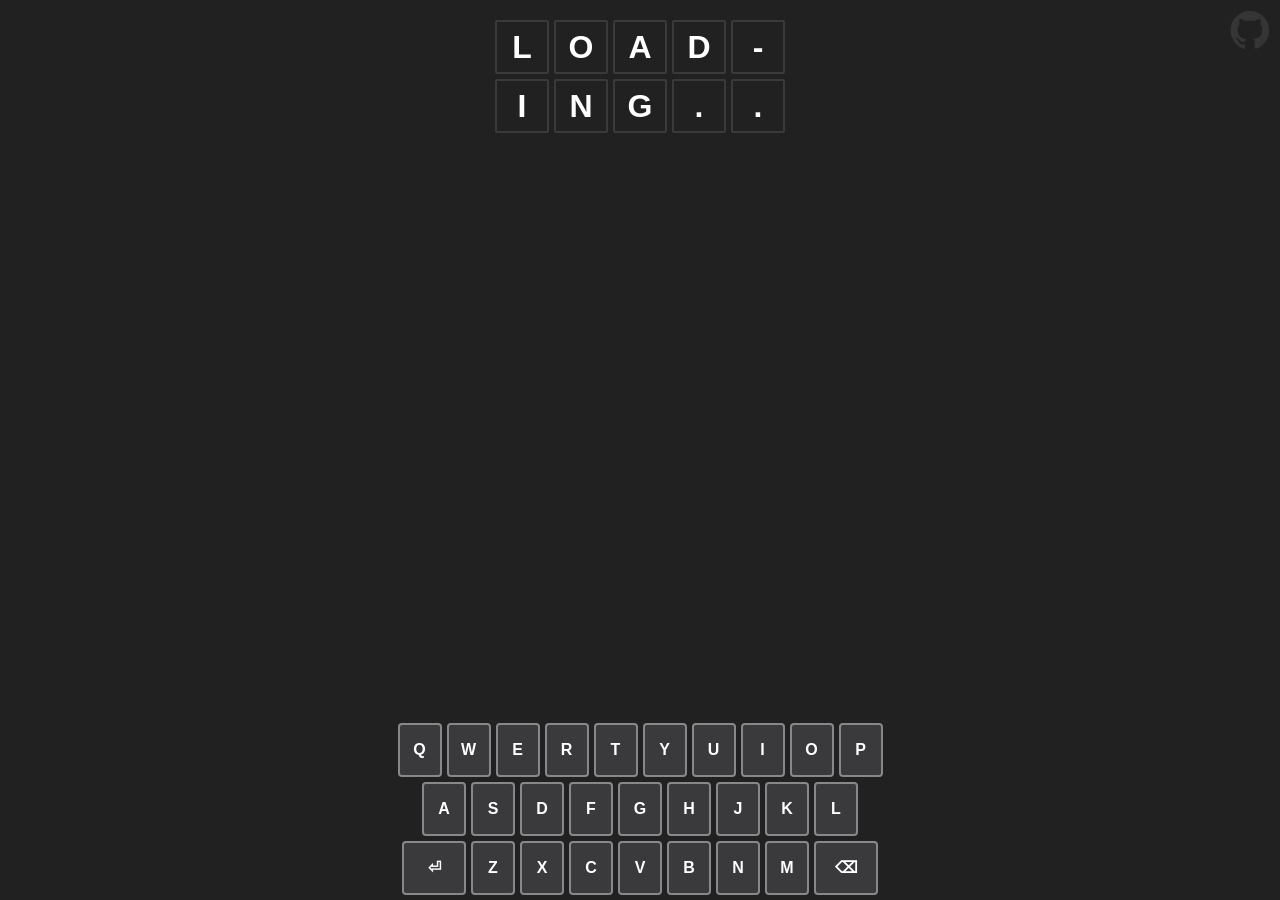
==== web/index.html @ 62d60787 "show suggestions" ====
<!DOCTYPE html>

<html>

<head>
    <meta charset="utf-8">
    <meta http-equiv="X-UA-Compatible" content="IE=edge">
    <meta name="viewport" content="width=device-width, initial-scale=1.0">
    <title>Wordle Helper</title>
    <link rel="stylesheet" href="styles.css">
    <script defer src="main.dart.js"></script>
</head>

<body>
    <div id="helper" class="container">
        <div id="board">
            <div class="tile empty">l</div>
            <div class="tile empty">o</div>
            <div class="tile empty">a</div>
            <div class="tile empty">d</div>
            <div class="tile empty">-</div>
            <div class="tile empty">i</div>
            <div class="tile empty">n</div>
            <div class="tile empty">g</div>
            <div class="tile empty">.</div>
            <div class="tile empty">.</div>
        </div>
        <div id="candidates"></div>
        <div id="keyboard">
            <div class="key-row">
                <div class="key" id="q">q</div>
                <div class="key" id="w">w</div>
                <div class="key" id="e">e</div>
                <div class="key" id="r">r</div>
                <div class="key" id="t">t</div>
                <div class="key" id="y">y</div>
                <div class="key" id="u">u</div>
                <div class="key" id="i">i</div>
                <div class="key" id="o">o</div>
                <div class="key" id="p">p</div>
            </div>
            <div class="key-row">
                <div class="key" id="a">a</div>
                <div class="key" id="s">s</div>
                <div class="key" id="d">d</div>
                <div class="key" id="f">f</div>
                <div class="key" id="g">g</div>
                <div class="key" id="h">h</div>
                <div class="key" id="j">j</div>
                <div class="key" id="k">k</div>
                <div class="key" id="l">l</div>
            </div>
            <div class="key-row">
                <div class="key option-key" id="submit">⏎</div>
                <div class="key" id="z">z</div>
                <div class="key" id="x">x</div>
                <div class="key" id="c">c</div>
                <div class="key" id="v">v</div>
                <div class="key" id="b">b</div>
                <div class="key" id="n">n</div>
                <div class="key" id="m">m</div>
                <div class="key option-key" id="delete">⌫</div>
            </div>
        </div>
    </div>
    <a class="github-link" href="https://github.com/jerold/wordle" title="Check me out on Github"></a>
</body>

</html>
---- web/styles.css ----
:root {
    --color-tone-1: #ffffff;
    --color-tone-2: #818384;
    --color-tone-3: #565758;
    --color-tone-4: #3a3a3c;
    --color-tone-5: #272729;
    --color-tone-6: #1a1a1b;
    --color-tone-7: #121213;

    --green: #6aaa64;
    --darkendGreen: #538d4e;
    --yellow: #c9b458;
    --darkendYellow: #b59f3b;
    --lightGray: #d8d8d8;
    --gray: #86888a;
    --darkGray: #939598;
    --white: #fff;
    --black: #212121;
    --orange: #f5793a;
    --blue: #85c0f9;

    --letter-count: 5;
    --game-max-width: 500px;
}

html,
body {
    width: 100%;
    height: 100%;
    margin: 0;
    padding: 0;

    overscroll-behavior: none;
    overflow: hidden;

    background-color: var(--black);

    font-family: 'Clear Sans', 'Helvetica Neue', Arial, sans-serif;
    color: var(--white);
}

.container {
    display: flex;
    flex-direction: column;

    justify-content: center;
    align-items: center;
    padding-top: 20px;

    user-select: none;
}

.github-link {
    position: absolute;
    top: 10px;
    right: 10px;
    height: 40px;
    width: 40px;
    opacity: 80%;
    transition: transform ease-in-out .2s;
    user-select: none;

    background: url('github-logo.svg');
    background-size: contain;
}

@keyframes Bounce {
    0%, 20% {
        transform: translateY(0);
    }

    40% {
        transform: translateY(-30px);
    }

    50% {
        transform: translateY(5px);
    }

    60% {
        transform: translateY(-15px);
    }

    80% {
        transform: translateY(2px);
    }

    100% {
        transform: translateY(0);
    }
}

.shake {
    animation-name: Shake;
    animation-duration: 250ms;
    animation-timing-function: ease-in;
}

@keyframes Shake {

    10%,
    90% {
        transform: translateX(-1px);
    }

    20%,
    80% {
        transform: translateX(2px);
    }

    30%,
    50%,
    70% {
        transform: translateX(-4px);
    }

    40%,
    60% {
        transform: translateX(4px);
    }
}

#board {
    display: grid;
    grid-template-columns: repeat(var(--letter-count), 1fr);
    grid-gap: 5px;
}

#candidates {
    display: grid;
    grid-template-columns: repeat(1, 1fr);
    font-family: 'Clear Sans', 'Helvetica Neue', Arial, sans-serif;
    font-size: 2rem;
    line-height: 50px;


    text-transform: uppercase;
    justify-content: center;
    align-items: center;
    vertical-align: middle;
    text-align: center;

    letter-spacing: 1rem;

    overflow-y: scroll;
    height: 600px;
    margin-top: 5px;

}

#candidates::-webkit-scrollbar {
    display: none;
}

/* Hide scrollbar for IE, Edge and Firefox */
#candidates {
    -ms-overflow-style: none;
    /* IE and Edge */
    scrollbar-width: none;
    /* Firefox */
}

#candidates .candidate:first-child {
    margin-top: 100px;
}

#candidates .candidate:last-child {
    margin-bottom: 100px;
}

.tile {
    width: 50px;
    height: 50px;
    border-radius: 2px;

    justify-content: center;
    align-items: center;
    vertical-align: middle;
    text-align: center;

    font-size: 2rem;
    line-height: 50px;
    font-weight: bold;
    color: var(--tile-text-color);
    text-transform: uppercase;
    user-select: none;
}

.tile.empty {
    border: solid 2px var(--color-tone-4);
}

.tile.tbd {
    border: solid 2px var(--gray);
}

.tile.absent {
    background-color: var(--gray);
    border: solid 2px var(--gray);
}

.tile.present {
    background-color: var(--yellow);
    border: solid 2px var(--yellow);
}

.tile.correct {
    background-color: var(--green);
    border: solid 2px var(--green);
}

#keyboard {
    position: absolute;
    bottom: 0px;
}

.key-row {
    display: flex;
    margin: 0 auto 5px;
    touch-action: manipulation;
    grid-gap: 5px;

    align-items: center;
    justify-content: center;
}

.key {
    width: 40px;
    height: 50px;
    border-radius: 4px;

    display: flex;

    cursor: pointer;
    user-select: none;

    justify-content: center;
    align-items: center;

    font-size: 1rem;
    line-height: 50px;
    font-weight: bold;
    color: var(--tile-text-color);
    text-transform: uppercase;

    background-color: var(--color-tone-4);
    border: solid 2px var(--gray);
}

.option-key {
    width: 60px;
}

@media only screen and (max-device-width: 480px) {
    .key {
        width: 30px;
        height: 40px;
    }

    .option-key {
        width: 48px;
    }
}

.key:active {
    opacity: .8;
    transform: scale(.9);
}

.key.absent {
    background-color: var(--darkGray);
    border: solid 2px var(--darkGray);
}

.key.present {
    background-color: var(--darkendYellow);
    border: solid 2px var(--darkendYellow);
}

.key.correct {
    background-color: var(--darkendGreen);
    border: solid 2px var(--darkendGreen);
}

.github-link:hover {
    opacity: 100%;
    transform: rotate(10deg);
}
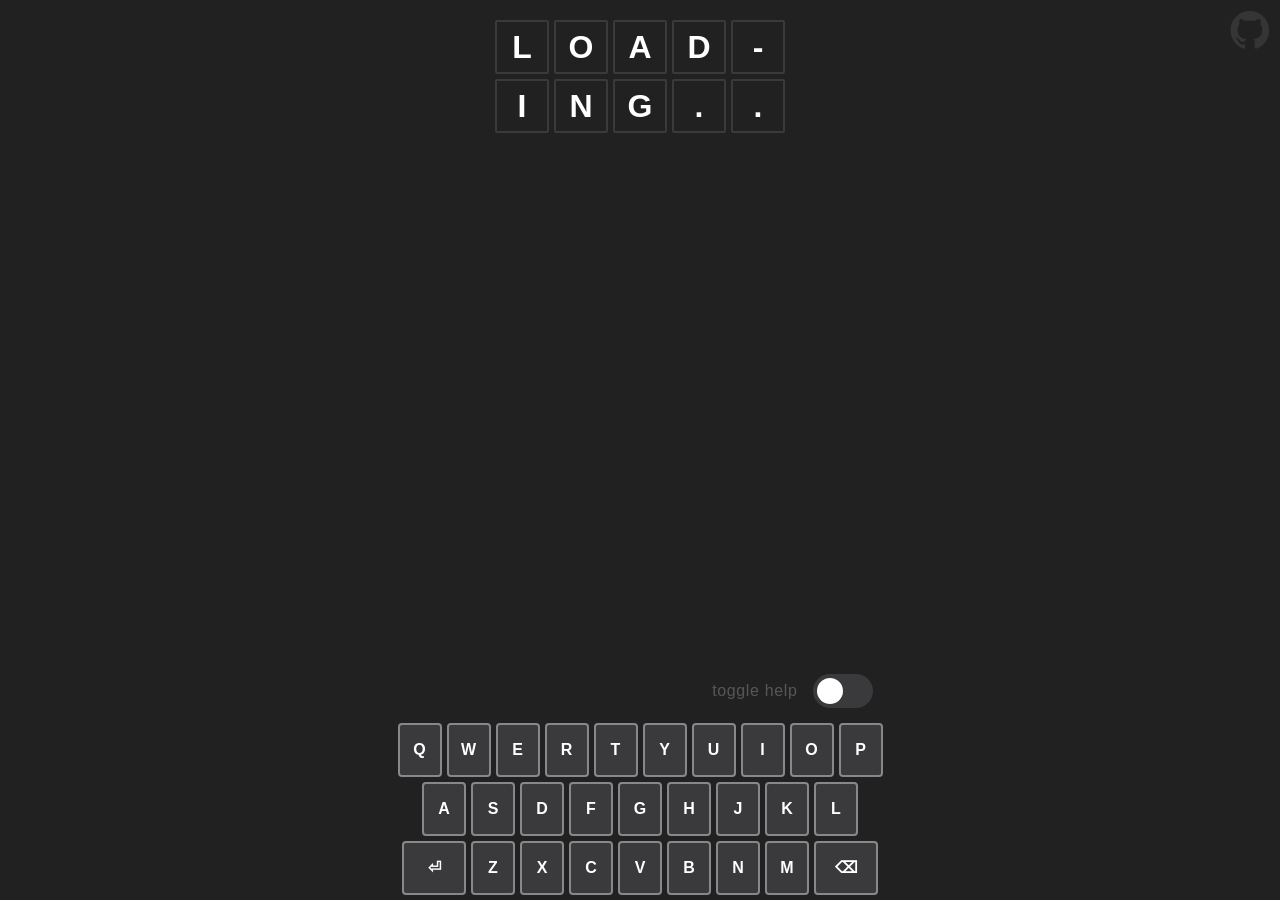
==== commit b13ba885: "toggle help" ====
--- a/web/index.html
+++ b/web/index.html
@@ -27,6 +27,13 @@
         </div>
         <div id="candidates"></div>
         <div id="keyboard">
+            <div class="key-row pull-right">
+                <div class="label">toggle help</div>
+                <label class="switch">
+                    <input type="checkbox" id="toggle-help">
+                    <span class="slider round"></span>
+                </label>
+            </div>
             <div class="key-row">
                 <div class="key" id="q">q</div>
                 <div class="key" id="w">w</div>
--- a/web/styles.css
+++ b/web/styles.css
@@ -37,6 +37,8 @@
 
     font-family: 'Clear Sans', 'Helvetica Neue', Arial, sans-serif;
     color: var(--white);
+
+    -webkit-tap-highlight-color: transparent;
 }
 
 .container {
@@ -120,52 +122,37 @@
     }
 }
 
-#board {
+#board, #candidates {
     display: grid;
     grid-template-columns: repeat(var(--letter-count), 1fr);
     grid-gap: 5px;
 }
 
 #candidates {
-    display: grid;
-    grid-template-columns: repeat(1, 1fr);
-    font-family: 'Clear Sans', 'Helvetica Neue', Arial, sans-serif;
-    font-size: 2rem;
-    line-height: 50px;
-
-
-    text-transform: uppercase;
+    position: absolute;
+    bottom: 30vh;
+    align-items: center;
+    justify-content: center;
+    margin-left: auto;
+    margin-right: auto;
+}
+
+.small-tile {
+    width: 30px;
+    height: 30px;
+    border-radius: 2px;
+
     justify-content: center;
     align-items: center;
     vertical-align: middle;
     text-align: center;
 
-    letter-spacing: 1rem;
-
-    overflow-y: scroll;
-    height: 600px;
-    margin-top: 5px;
-
-}
-
-#candidates::-webkit-scrollbar {
-    display: none;
-}
-
-/* Hide scrollbar for IE, Edge and Firefox */
-#candidates {
-    -ms-overflow-style: none;
-    /* IE and Edge */
-    scrollbar-width: none;
-    /* Firefox */
-}
-
-#candidates .candidate:first-child {
-    margin-top: 100px;
-}
-
-#candidates .candidate:last-child {
-    margin-bottom: 100px;
+    font-size: 1rem;
+    line-height: 30px;
+    font-weight: normal;
+    color: var(--color-tone-2);
+    text-transform: uppercase;
+    user-select: none;
 }
 
 .tile {
@@ -224,6 +211,11 @@
     justify-content: center;
 }
 
+.pull-right {
+    justify-content: right;
+}
+
+
 .key {
     width: 40px;
     height: 50px;
@@ -285,4 +277,70 @@
 .github-link:hover {
     opacity: 100%;
     transform: rotate(10deg);
+}
+
+.label {
+    color: var(--color-tone-3);
+    letter-spacing: .04rem;
+}
+
+.switch {
+    position: relative;
+    display: inline-block;
+    width: 60px;
+    height: 34px;
+    margin: 10px;
+}
+
+.switch input {
+    opacity: 0;
+    width: 0;
+    height: 0;
+}
+
+.slider {
+    position: absolute;
+    cursor: pointer;
+    top: 0;
+    left: 0;
+    right: 0;
+    bottom: 0;
+    background-color: var(--color-tone-4);
+    -webkit-transition: .4s;
+    transition: .4s;
+}
+
+.slider:before {
+    position: absolute;
+    content: "";
+    height: 26px;
+    width: 26px;
+    left: 4px;
+    bottom: 4px;
+    background-color: white;
+    -webkit-transition: .4s;
+    transition: .4s;
+}
+
+input:checked+.slider {
+    background-color: #2196F3;
+}
+
+input:focus+.slider {
+    box-shadow: 0 0 1px #2196F3;
+}
+
+input:checked+.slider:before {
+    -webkit-transform: translateX(26px);
+    -ms-transform: translateX(26px);
+    transform: translateX(26px);
+}
+
+/* Rounded sliders */
+.slider.round {
+    border-radius: 34px;
+}
+
+.slider.round:before {
+    border-radius: 50%;
 }
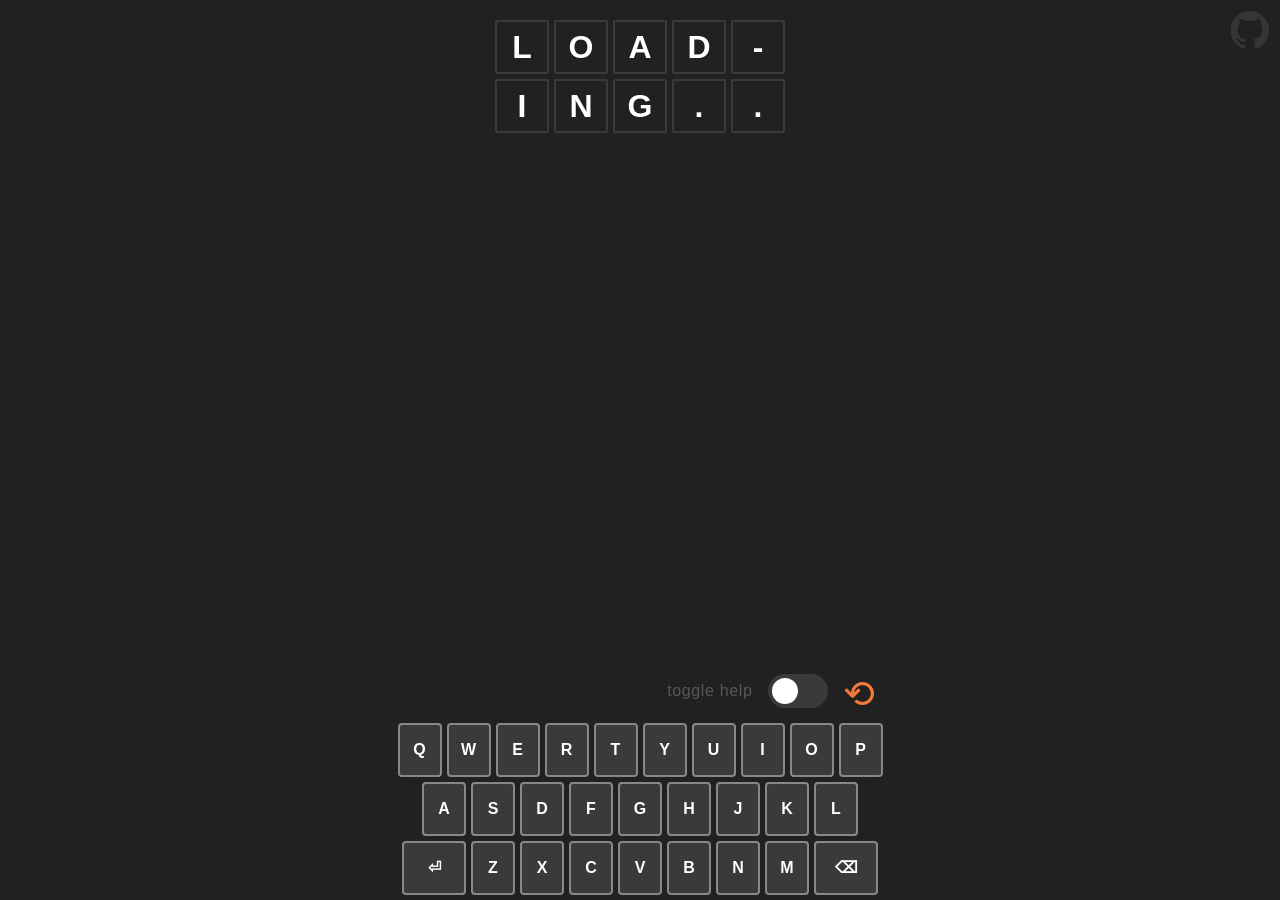
==== commit d500273f: "add reset and restyle" ====
--- a/web/index.html
+++ b/web/index.html
@@ -33,6 +33,7 @@
                     <input type="checkbox" id="toggle-help">
                     <span class="slider round"></span>
                 </label>
+                <a id="restart" title="start a new puzzle">⟲</a>
             </div>
             <div class="key-row">
                 <div class="key" id="q">q</div>
--- a/web/styles.css
+++ b/web/styles.css
@@ -20,6 +20,7 @@
     --blue: #85c0f9;
 
     --letter-count: 5;
+    --tile-size: 50px;
     --game-max-width: 500px;
 }
 
@@ -128,18 +129,9 @@
     grid-gap: 5px;
 }
 
-#candidates {
-    position: absolute;
-    bottom: 30vh;
-    align-items: center;
-    justify-content: center;
-    margin-left: auto;
-    margin-right: auto;
-}
-
 .small-tile {
-    width: 30px;
-    height: 30px;
+    width: var(--tile-size);
+    height: var(--tile-size);
     border-radius: 2px;
 
     justify-content: center;
@@ -148,16 +140,17 @@
     text-align: center;
 
     font-size: 1rem;
-    line-height: 30px;
+    line-height: var(--tile-size);
     font-weight: normal;
     color: var(--color-tone-2);
     text-transform: uppercase;
     user-select: none;
+    border: solid 2px var(--black);
 }
 
 .tile {
-    width: 50px;
-    height: 50px;
+    width: var(--tile-size);
+    height: var(--tile-size);
     border-radius: 2px;
 
     justify-content: center;
@@ -166,7 +159,7 @@
     text-align: center;
 
     font-size: 2rem;
-    line-height: 50px;
+    line-height: var(--tile-size);
     font-weight: bold;
     color: var(--tile-text-color);
     text-transform: uppercase;
@@ -241,17 +234,6 @@
 
 .option-key {
     width: 60px;
-}
-
-@media only screen and (max-device-width: 480px) {
-    .key {
-        width: 30px;
-        height: 40px;
-    }
-
-    .option-key {
-        width: 48px;
-    }
 }
 
 .key:active {
@@ -343,4 +325,45 @@
 
 .slider.round:before {
     border-radius: 50%;
+}
+
+#restart {
+    width: 40px;
+    height: 40px;
+    font-size: 2.4rem;
+    color: var(--orange);
+
+    cursor: pointer;
+    user-select: none;
+}
+
+#restart:active {
+    opacity: .8;
+    transform: scale(.9);
+}
+
+@media only screen and (max-device-width: 480px) {
+    .key {
+        width: 30px;
+        height: 40px;
+    }
+
+    .option-key {
+        width: 48px;
+    }
+
+    .github-link {
+        position: absolute;
+        top: 18px;
+        right: 6px;
+        height: 38px;
+        width: 38px;
+        opacity: 80%;
+        transition: transform ease-in-out .2s;
+        user-select: none;
+
+        background: url('github-logo.svg');
+        background-size: contain;
+    }
+
 }
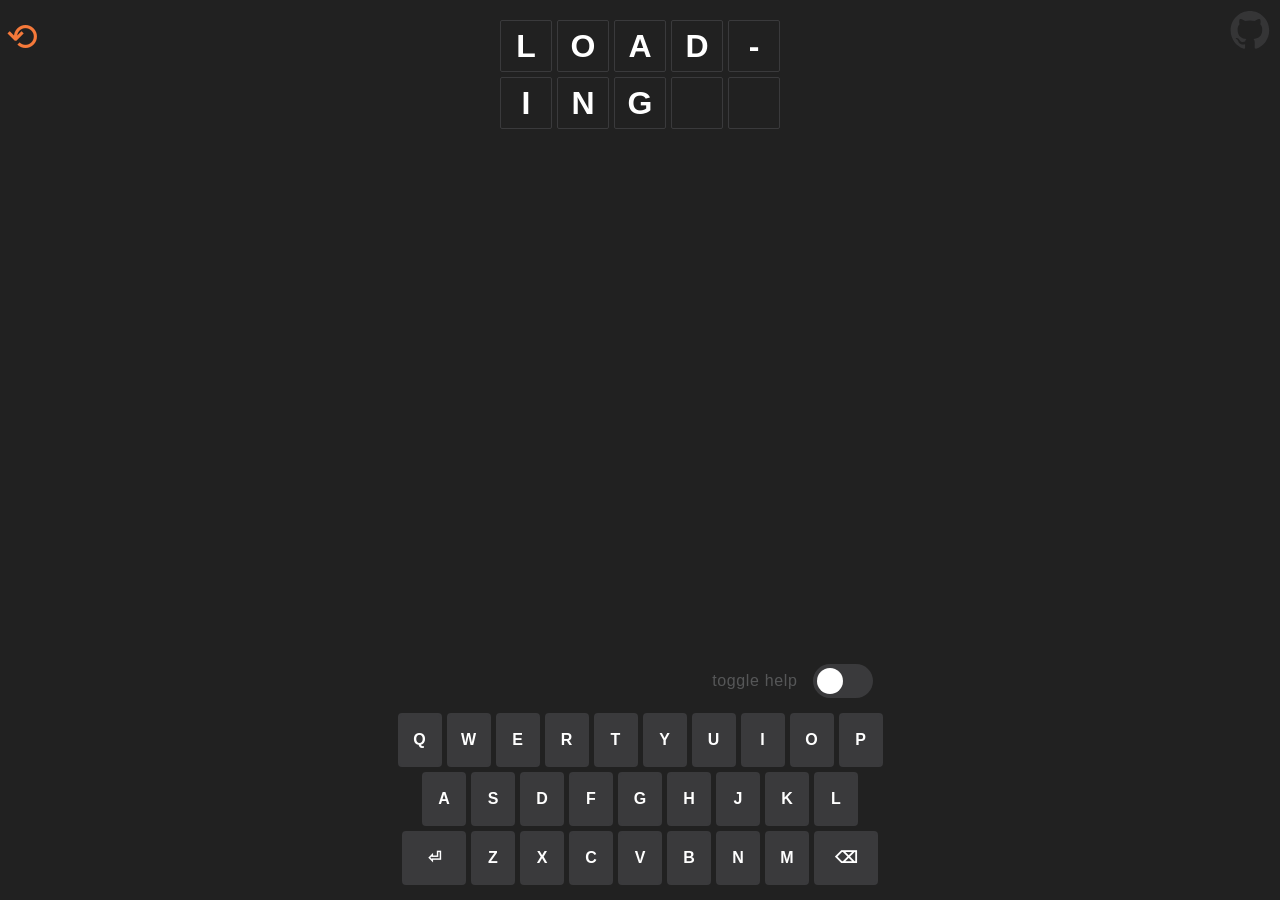
==== commit bf476f36: "clean up styles and make it more responsive" ====
--- a/web/index.html
+++ b/web/index.html
@@ -22,8 +22,8 @@
             <div class="tile empty">i</div>
             <div class="tile empty">n</div>
             <div class="tile empty">g</div>
-            <div class="tile empty">.</div>
-            <div class="tile empty">.</div>
+            <div class="tile empty">&nbsp;</div>
+            <div class="tile empty">&nbsp;</div>
         </div>
         <div id="candidates"></div>
         <div id="keyboard">
@@ -33,7 +33,6 @@
                     <input type="checkbox" id="toggle-help">
                     <span class="slider round"></span>
                 </label>
-                <a id="restart" title="start a new puzzle">⟲</a>
             </div>
             <div class="key-row">
                 <div class="key" id="q">q</div>
@@ -72,6 +71,7 @@
         </div>
     </div>
     <a class="github-link" href="https://github.com/jerold/wordle" title="Check me out on Github"></a>
+    <a id="restart" title="start a new puzzle">⟲</a>
 </body>
 
 </html>
--- a/web/styles.css
+++ b/web/styles.css
@@ -19,6 +19,8 @@
     --orange: #f5793a;
     --blue: #85c0f9;
 
+    --tile-border-width: .1rem;
+
     --letter-count: 5;
     --tile-size: 50px;
     --game-max-width: 500px;
@@ -67,6 +69,25 @@
     background-size: contain;
 }
 
+#restart {
+    position: absolute;
+    top: 14px;
+    left: 6px;
+    width: 41px;
+    height: 44px;
+    font-size: 2.4rem;
+    color: var(--orange);
+
+    cursor: pointer;
+    user-select: none;
+}
+
+#restart:active {
+    transition: transform .2s ease-in;
+    opacity: .8;
+    transform: rotate(-45deg);
+}
+
 @keyframes Bounce {
     0%, 20% {
         transform: translateY(0);
@@ -127,6 +148,12 @@
     display: grid;
     grid-template-columns: repeat(var(--letter-count), 1fr);
     grid-gap: 5px;
+}
+
+#candidates {
+    background: linear-gradient(to bottom, var(--color-tone-2), 70%, var(--color-tone-4));
+    -webkit-background-clip: text;
+    -webkit-text-fill-color: transparent;
 }
 
 .small-tile {
@@ -145,7 +172,7 @@
     color: var(--color-tone-2);
     text-transform: uppercase;
     user-select: none;
-    border: solid 2px var(--black);
+    border: solid var(--tile-border-width) var(--black);
 }
 
 .tile {
@@ -164,34 +191,35 @@
     color: var(--tile-text-color);
     text-transform: uppercase;
     user-select: none;
+    border: solid var(--tile-border-width) var(--black);
 }
 
 .tile.empty {
-    border: solid 2px var(--color-tone-4);
+    border-color: var(--color-tone-4);
 }
 
 .tile.tbd {
-    border: solid 2px var(--gray);
+    border-color: var(--gray);
 }
 
 .tile.absent {
     background-color: var(--gray);
-    border: solid 2px var(--gray);
+    border-color: var(--gray);
 }
 
 .tile.present {
     background-color: var(--yellow);
-    border: solid 2px var(--yellow);
+    border-color: var(--yellow);
 }
 
 .tile.correct {
     background-color: var(--green);
-    border: solid 2px var(--green);
+    border-color: var(--green);
 }
 
 #keyboard {
     position: absolute;
-    bottom: 0px;
+    bottom: 10px;
 }
 
 .key-row {
@@ -229,7 +257,7 @@
     text-transform: uppercase;
 
     background-color: var(--color-tone-4);
-    border: solid 2px var(--gray);
+    border: solid 2px var(--color-tone-4);
 }
 
 .option-key {
@@ -327,29 +355,20 @@
     border-radius: 50%;
 }
 
-#restart {
-    width: 40px;
-    height: 40px;
-    font-size: 2.4rem;
-    color: var(--orange);
-
-    cursor: pointer;
-    user-select: none;
-}
-
-#restart:active {
-    opacity: .8;
-    transform: scale(.9);
-}
-
 @media only screen and (max-device-width: 480px) {
+    .tile, .small-tile {
+        width: 12vw;
+        height: 12vw;
+        line-height: 12vw;
+    }
+
     .key {
-        width: 30px;
-        height: 40px;
+        width: 7vw;
+        height: 9vw;
     }
 
     .option-key {
-        width: 48px;
+        width: 12vw;
     }
 
     .github-link {
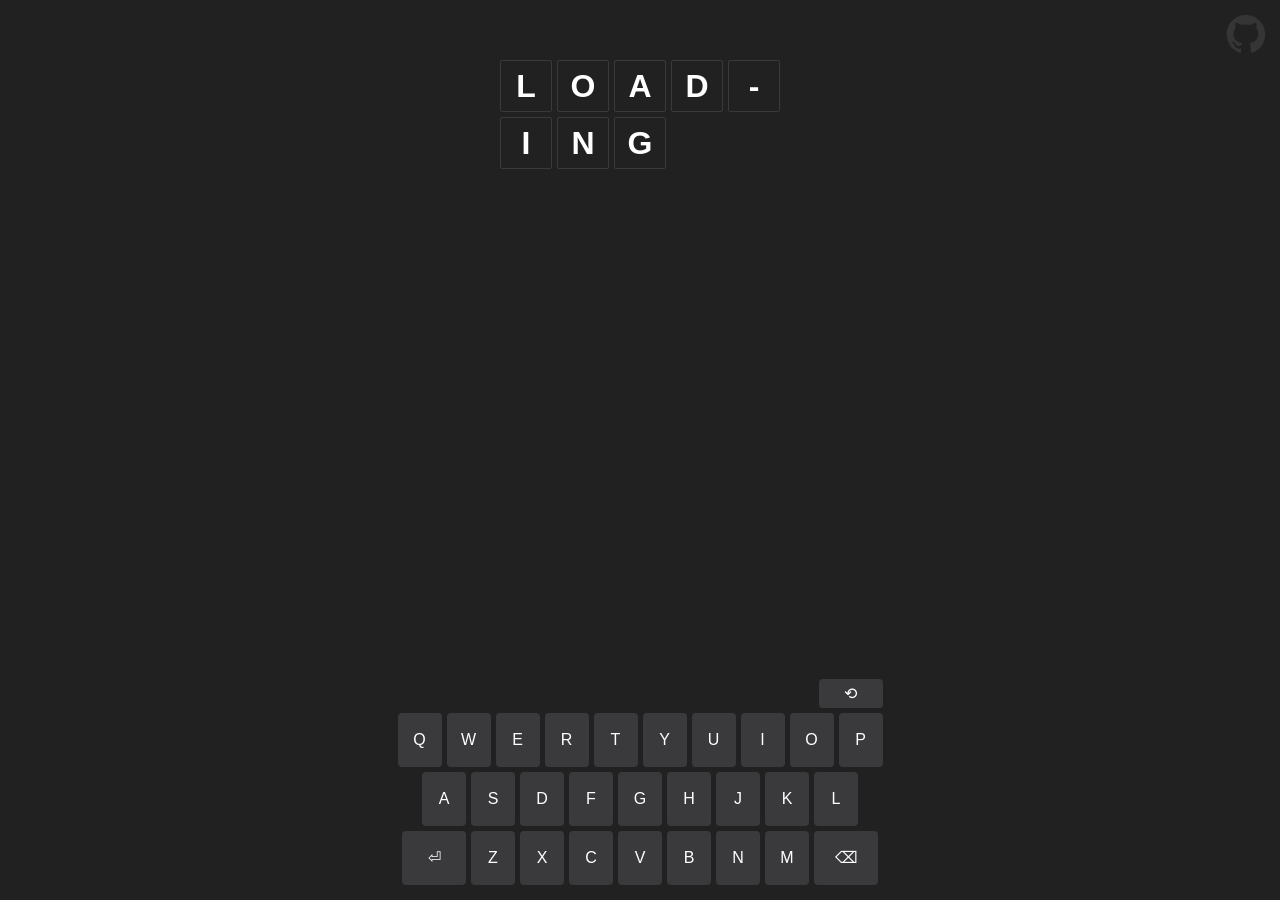
==== commit 929e98c5: "optimize rendering to only change elements with diff" ====
--- a/web/index.html
+++ b/web/index.html
@@ -19,20 +19,44 @@
             <div class="tile empty">a</div>
             <div class="tile empty">d</div>
             <div class="tile empty">-</div>
+
             <div class="tile empty">i</div>
             <div class="tile empty">n</div>
             <div class="tile empty">g</div>
-            <div class="tile empty">&nbsp;</div>
-            <div class="tile empty">&nbsp;</div>
+            <div class="tile">&nbsp;</div>
+            <div class="tile">&nbsp;</div>
+
+            <div class="tile">&nbsp;</div>
+            <div class="tile">&nbsp;</div>
+            <div class="tile">&nbsp;</div>
+            <div class="tile">&nbsp;</div>
+            <div class="tile">&nbsp;</div>
+
+            <div class="tile">&nbsp;</div>
+            <div class="tile">&nbsp;</div>
+            <div class="tile">&nbsp;</div>
+            <div class="tile">&nbsp;</div>
+            <div class="tile">&nbsp;</div>
+
+            <div class="tile">&nbsp;</div>
+            <div class="tile">&nbsp;</div>
+            <div class="tile">&nbsp;</div>
+            <div class="tile">&nbsp;</div>
+            <div class="tile">&nbsp;</div>
+
+            <div class="tile">&nbsp;</div>
+            <div class="tile">&nbsp;</div>
+            <div class="tile">&nbsp;</div>
+            <div class="tile">&nbsp;</div>
+            <div class="tile">&nbsp;</div>
         </div>
         <div id="candidates"></div>
         <div id="keyboard">
             <div class="key-row pull-right">
-                <div class="label">toggle help</div>
-                <label class="switch">
-                    <input type="checkbox" id="toggle-help">
-                    <span class="slider round"></span>
-                </label>
+                <div class="key half-key absent hidden" id="make-absent">&nbsp;</div>
+                <div class="key half-key present hidden" id="make-present">&nbsp;</div>
+                <div class="key half-key correct hidden" id="make-correct">&nbsp;</div>
+                <div class="key half-key option-key" id="reset">⟲</div>
             </div>
             <div class="key-row">
                 <div class="key" id="q">q</div>
@@ -71,7 +95,6 @@
         </div>
     </div>
     <a class="github-link" href="https://github.com/jerold/wordle" title="Check me out on Github"></a>
-    <a id="restart" title="start a new puzzle">⟲</a>
 </body>
 
 </html>
--- a/web/styles.css
+++ b/web/styles.css
@@ -50,15 +50,15 @@
 
     justify-content: center;
     align-items: center;
-    padding-top: 20px;
+    padding-top: 60px;
 
     user-select: none;
 }
 
 .github-link {
     position: absolute;
-    top: 10px;
-    right: 10px;
+    top: 14px;
+    right: 14px;
     height: 40px;
     width: 40px;
     opacity: 80%;
@@ -69,25 +69,6 @@
     background-size: contain;
 }
 
-#restart {
-    position: absolute;
-    top: 14px;
-    left: 6px;
-    width: 41px;
-    height: 44px;
-    font-size: 2.4rem;
-    color: var(--orange);
-
-    cursor: pointer;
-    user-select: none;
-}
-
-#restart:active {
-    transition: transform .2s ease-in;
-    opacity: .8;
-    transform: rotate(-45deg);
-}
-
 @keyframes Bounce {
     0%, 20% {
         transform: translateY(0);
@@ -150,30 +131,12 @@
     grid-gap: 5px;
 }
 
-#candidates {
+/* #candidates {
     background: linear-gradient(to bottom, var(--color-tone-2), 70%, var(--color-tone-4));
+    background-clip: text;
     -webkit-background-clip: text;
     -webkit-text-fill-color: transparent;
-}
-
-.small-tile {
-    width: var(--tile-size);
-    height: var(--tile-size);
-    border-radius: 2px;
-
-    justify-content: center;
-    align-items: center;
-    vertical-align: middle;
-    text-align: center;
-
-    font-size: 1rem;
-    line-height: var(--tile-size);
-    font-weight: normal;
-    color: var(--color-tone-2);
-    text-transform: uppercase;
-    user-select: none;
-    border: solid var(--tile-border-width) var(--black);
-}
+} */
 
 .tile {
     width: var(--tile-size);
@@ -194,6 +157,12 @@
     border: solid var(--tile-border-width) var(--black);
 }
 
+.tile.hint {
+    font-size: 1rem;
+    font-weight: normal;
+    color: var(--color-tone-2);
+}
+
 .tile.empty {
     border-color: var(--color-tone-4);
 }
@@ -236,6 +205,42 @@
     justify-content: right;
 }
 
+.hidden {
+    display: none !important;
+}
+
+.appear {
+    animation: Appear .4s normal forwards;
+    animation-delay: .5s;
+    animation-iteration-count: 1;
+    opacity: 0;
+}
+
+@keyframes Appear {
+    from {
+        opacity: 0.0;
+    }
+
+    to {
+        opacity: 1.0;
+    }
+}
+
+.disappear {
+    animation: Disappear .4s normal forwards;
+    animation-iteration-count: 1;
+    opacity: 1.0;
+}
+
+@keyframes Disappear {
+    from {
+        opacity: 1.0;
+    }
+
+    to {
+        opacity: 0.0;
+    }
+}
 
 .key {
     width: 40px;
@@ -252,16 +257,12 @@
 
     font-size: 1rem;
     line-height: 50px;
-    font-weight: bold;
+    font-weight: normal;
     color: var(--tile-text-color);
     text-transform: uppercase;
 
     background-color: var(--color-tone-4);
     border: solid 2px var(--color-tone-4);
-}
-
-.option-key {
-    width: 60px;
 }
 
 .key:active {
@@ -270,18 +271,27 @@
 }
 
 .key.absent {
-    background-color: var(--darkGray);
-    border: solid 2px var(--darkGray);
+    background-color: var(--gray);
+    border: solid 2px var(--gray);
 }
 
 .key.present {
-    background-color: var(--darkendYellow);
-    border: solid 2px var(--darkendYellow);
+    background-color: var(--yellow);
+    border: solid 2px var(--yellow);
 }
 
 .key.correct {
-    background-color: var(--darkendGreen);
-    border: solid 2px var(--darkendGreen);
+    background-color: var(--green);
+    border: solid 2px var(--green);
+}
+
+.option-key {
+    width: 60px;
+}
+
+.half-key {
+    height: 25px;
+    line-height: 25px;
 }
 
 .github-link:hover {
@@ -294,68 +304,12 @@
     letter-spacing: .04rem;
 }
 
-.switch {
-    position: relative;
-    display: inline-block;
-    width: 60px;
-    height: 34px;
-    margin: 10px;
-}
-
-.switch input {
-    opacity: 0;
-    width: 0;
-    height: 0;
-}
-
-.slider {
-    position: absolute;
-    cursor: pointer;
-    top: 0;
-    left: 0;
-    right: 0;
-    bottom: 0;
-    background-color: var(--color-tone-4);
-    -webkit-transition: .4s;
-    transition: .4s;
-}
-
-.slider:before {
-    position: absolute;
-    content: "";
-    height: 26px;
-    width: 26px;
-    left: 4px;
-    bottom: 4px;
-    background-color: white;
-    -webkit-transition: .4s;
-    transition: .4s;
-}
-
-input:checked+.slider {
-    background-color: #2196F3;
-}
-
-input:focus+.slider {
-    box-shadow: 0 0 1px #2196F3;
-}
-
-input:checked+.slider:before {
-    -webkit-transform: translateX(26px);
-    -ms-transform: translateX(26px);
-    transform: translateX(26px);
-}
-
-/* Rounded sliders */
-.slider.round {
-    border-radius: 34px;
-}
-
-.slider.round:before {
-    border-radius: 50%;
-}
-
 @media only screen and (max-device-width: 480px) {
+    .key-row {
+        margin: 0 auto 2px;
+        grid-gap: 2px;
+    }
+
     .tile, .small-tile {
         width: 12vw;
         height: 12vw;
@@ -363,26 +317,16 @@
     }
 
     .key {
-        width: 7vw;
-        height: 9vw;
+        width: 8vw;
+        height: 11vw;
     }
 
     .option-key {
         width: 12vw;
     }
 
-    .github-link {
-        position: absolute;
-        top: 18px;
-        right: 6px;
-        height: 38px;
-        width: 38px;
-        opacity: 80%;
-        transition: transform ease-in-out .2s;
-        user-select: none;
-
-        background: url('github-logo.svg');
-        background-size: contain;
-    }
-
+    .half-key {
+        height: 6vw;
+        line-height: 6vw;
+    }
 }
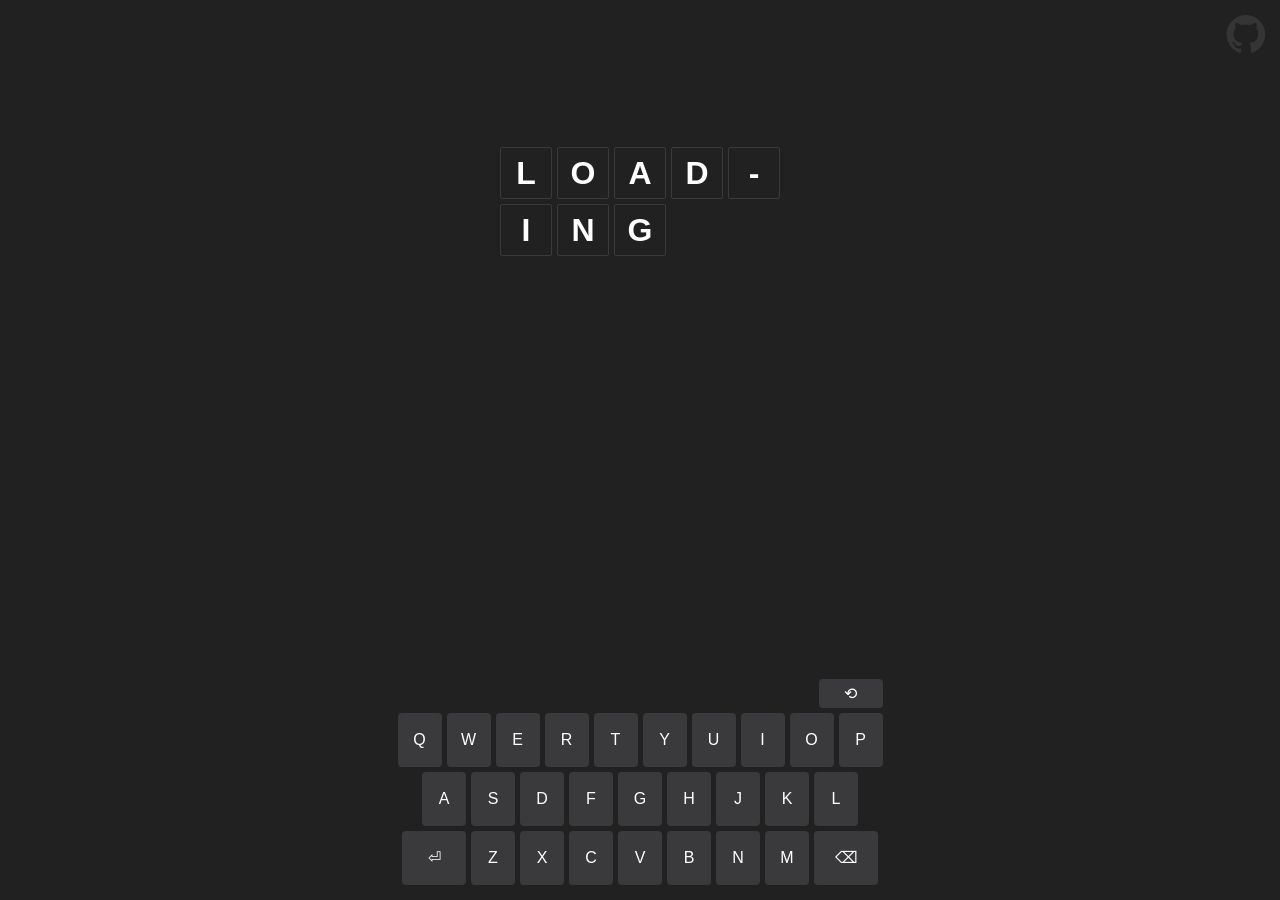
==== commit 3227c7f9: "clean up positioning css" ====
--- a/web/index.html
+++ b/web/index.html
@@ -12,86 +12,83 @@
 </head>
 
 <body>
-    <div id="helper" class="container">
-        <div id="board">
-            <div class="tile empty">l</div>
-            <div class="tile empty">o</div>
-            <div class="tile empty">a</div>
-            <div class="tile empty">d</div>
-            <div class="tile empty">-</div>
+    <div id="board">
+        <div class="tile empty">l</div>
+        <div class="tile empty">o</div>
+        <div class="tile empty">a</div>
+        <div class="tile empty">d</div>
+        <div class="tile empty">-</div>
 
-            <div class="tile empty">i</div>
-            <div class="tile empty">n</div>
-            <div class="tile empty">g</div>
-            <div class="tile">&nbsp;</div>
-            <div class="tile">&nbsp;</div>
+        <div class="tile empty">i</div>
+        <div class="tile empty">n</div>
+        <div class="tile empty">g</div>
+        <div class="tile">&nbsp;</div>
+        <div class="tile">&nbsp;</div>
 
-            <div class="tile">&nbsp;</div>
-            <div class="tile">&nbsp;</div>
-            <div class="tile">&nbsp;</div>
-            <div class="tile">&nbsp;</div>
-            <div class="tile">&nbsp;</div>
+        <div class="tile">&nbsp;</div>
+        <div class="tile">&nbsp;</div>
+        <div class="tile">&nbsp;</div>
+        <div class="tile">&nbsp;</div>
+        <div class="tile">&nbsp;</div>
 
-            <div class="tile">&nbsp;</div>
-            <div class="tile">&nbsp;</div>
-            <div class="tile">&nbsp;</div>
-            <div class="tile">&nbsp;</div>
-            <div class="tile">&nbsp;</div>
+        <div class="tile">&nbsp;</div>
+        <div class="tile">&nbsp;</div>
+        <div class="tile">&nbsp;</div>
+        <div class="tile">&nbsp;</div>
+        <div class="tile">&nbsp;</div>
 
-            <div class="tile">&nbsp;</div>
-            <div class="tile">&nbsp;</div>
-            <div class="tile">&nbsp;</div>
-            <div class="tile">&nbsp;</div>
-            <div class="tile">&nbsp;</div>
+        <div class="tile">&nbsp;</div>
+        <div class="tile">&nbsp;</div>
+        <div class="tile">&nbsp;</div>
+        <div class="tile">&nbsp;</div>
+        <div class="tile">&nbsp;</div>
 
-            <div class="tile">&nbsp;</div>
-            <div class="tile">&nbsp;</div>
-            <div class="tile">&nbsp;</div>
-            <div class="tile">&nbsp;</div>
-            <div class="tile">&nbsp;</div>
+        <div class="tile">&nbsp;</div>
+        <div class="tile">&nbsp;</div>
+        <div class="tile">&nbsp;</div>
+        <div class="tile">&nbsp;</div>
+        <div class="tile">&nbsp;</div>
+    </div>
+    <div id="keyboard">
+        <div class="key-row pull-right">
+            <div class="key half-key absent hidden" id="make-absent">&nbsp;</div>
+            <div class="key half-key present hidden" id="make-present">&nbsp;</div>
+            <div class="key half-key correct hidden" id="make-correct">&nbsp;</div>
+            <div class="key half-key option-key" id="reset">⟲</div>
         </div>
-        <div id="candidates"></div>
-        <div id="keyboard">
-            <div class="key-row pull-right">
-                <div class="key half-key absent hidden" id="make-absent">&nbsp;</div>
-                <div class="key half-key present hidden" id="make-present">&nbsp;</div>
-                <div class="key half-key correct hidden" id="make-correct">&nbsp;</div>
-                <div class="key half-key option-key" id="reset">⟲</div>
-            </div>
-            <div class="key-row">
-                <div class="key" id="q">q</div>
-                <div class="key" id="w">w</div>
-                <div class="key" id="e">e</div>
-                <div class="key" id="r">r</div>
-                <div class="key" id="t">t</div>
-                <div class="key" id="y">y</div>
-                <div class="key" id="u">u</div>
-                <div class="key" id="i">i</div>
-                <div class="key" id="o">o</div>
-                <div class="key" id="p">p</div>
-            </div>
-            <div class="key-row">
-                <div class="key" id="a">a</div>
-                <div class="key" id="s">s</div>
-                <div class="key" id="d">d</div>
-                <div class="key" id="f">f</div>
-                <div class="key" id="g">g</div>
-                <div class="key" id="h">h</div>
-                <div class="key" id="j">j</div>
-                <div class="key" id="k">k</div>
-                <div class="key" id="l">l</div>
-            </div>
-            <div class="key-row">
-                <div class="key option-key" id="submit">⏎</div>
-                <div class="key" id="z">z</div>
-                <div class="key" id="x">x</div>
-                <div class="key" id="c">c</div>
-                <div class="key" id="v">v</div>
-                <div class="key" id="b">b</div>
-                <div class="key" id="n">n</div>
-                <div class="key" id="m">m</div>
-                <div class="key option-key" id="delete">⌫</div>
-            </div>
+        <div class="key-row">
+            <div class="key" id="q">q</div>
+            <div class="key" id="w">w</div>
+            <div class="key" id="e">e</div>
+            <div class="key" id="r">r</div>
+            <div class="key" id="t">t</div>
+            <div class="key" id="y">y</div>
+            <div class="key" id="u">u</div>
+            <div class="key" id="i">i</div>
+            <div class="key" id="o">o</div>
+            <div class="key" id="p">p</div>
+        </div>
+        <div class="key-row">
+            <div class="key" id="a">a</div>
+            <div class="key" id="s">s</div>
+            <div class="key" id="d">d</div>
+            <div class="key" id="f">f</div>
+            <div class="key" id="g">g</div>
+            <div class="key" id="h">h</div>
+            <div class="key" id="j">j</div>
+            <div class="key" id="k">k</div>
+            <div class="key" id="l">l</div>
+        </div>
+        <div class="key-row">
+            <div class="key option-key" id="submit">⏎</div>
+            <div class="key" id="z">z</div>
+            <div class="key" id="x">x</div>
+            <div class="key" id="c">c</div>
+            <div class="key" id="v">v</div>
+            <div class="key" id="b">b</div>
+            <div class="key" id="n">n</div>
+            <div class="key" id="m">m</div>
+            <div class="key option-key" id="delete">⌫</div>
         </div>
     </div>
     <a class="github-link" href="https://github.com/jerold/wordle" title="Check me out on Github"></a>
--- a/web/styles.css
+++ b/web/styles.css
@@ -19,7 +19,7 @@
     --orange: #f5793a;
     --blue: #85c0f9;
 
-    --tile-border-width: .1rem;
+    --tile-border-width: 1px;
 
     --letter-count: 5;
     --tile-size: 50px;
@@ -69,63 +69,16 @@
     background-size: contain;
 }
 
-@keyframes Bounce {
-    0%, 20% {
-        transform: translateY(0);
-    }
-
-    40% {
-        transform: translateY(-30px);
-    }
-
-    50% {
-        transform: translateY(5px);
-    }
-
-    60% {
-        transform: translateY(-15px);
-    }
-
-    80% {
-        transform: translateY(2px);
-    }
-
-    100% {
-        transform: translateY(0);
-    }
-}
-
-.shake {
-    animation-name: Shake;
-    animation-duration: 250ms;
-    animation-timing-function: ease-in;
-}
-
-@keyframes Shake {
-
-    10%,
-    90% {
-        transform: translateX(-1px);
-    }
-
-    20%,
-    80% {
-        transform: translateX(2px);
-    }
-
-    30%,
-    50%,
-    70% {
-        transform: translateX(-4px);
-    }
-
-    40%,
-    60% {
-        transform: translateX(4px);
-    }
-}
-
-#board, #candidates {
+#board {
+    position: absolute;
+    top: -30vh;
+    bottom: 0;
+    left: 0;
+    right: 0;
+    margin: auto;
+    width: 280px;
+    height: 337px;
+
     display: grid;
     grid-template-columns: repeat(var(--letter-count), 1fr);
     grid-gap: 5px;
@@ -168,6 +121,9 @@
 }
 
 .tile.tbd {
+    animation: Bounce .2s normal forwards;
+    animation-iteration-count: 1;
+
     border-color: var(--gray);
 }
 
@@ -189,6 +145,11 @@
 #keyboard {
     position: absolute;
     bottom: 10px;
+
+    left: 0;
+    right: 0;
+    margin: auto;
+    width: 485px;
 }
 
 .key-row {
@@ -242,6 +203,23 @@
     }
 }
 
+.tile.tbd {
+    animation-name: PopIn;
+    animation-duration: 100ms;
+}
+
+@keyframes PopIn {
+    from {
+        transform: scale(0.8);
+        opacity: 0;
+    }
+
+    40% {
+        transform: scale(1.1);
+        opacity: 1;
+    }
+}
+
 .key {
     width: 40px;
     height: 50px;
@@ -304,29 +282,28 @@
     letter-spacing: .04rem;
 }
 
-@media only screen and (max-device-width: 480px) {
+@media only screen and (max-device-width: 500px) {
+    #keyboard {
+        width: 373px;
+    }
+
     .key-row {
         margin: 0 auto 2px;
         grid-gap: 2px;
     }
 
-    .tile, .small-tile {
-        width: 12vw;
-        height: 12vw;
-        line-height: 12vw;
-    }
-
     .key {
-        width: 8vw;
-        height: 11vw;
+        width: 32px;
+        height: 40px;
+        line-height: 24px;
     }
 
     .option-key {
-        width: 12vw;
+        width: 48px;
     }
 
     .half-key {
-        height: 6vw;
-        line-height: 6vw;
+        height: 24px;
+        line-height: 24px;
     }
 }
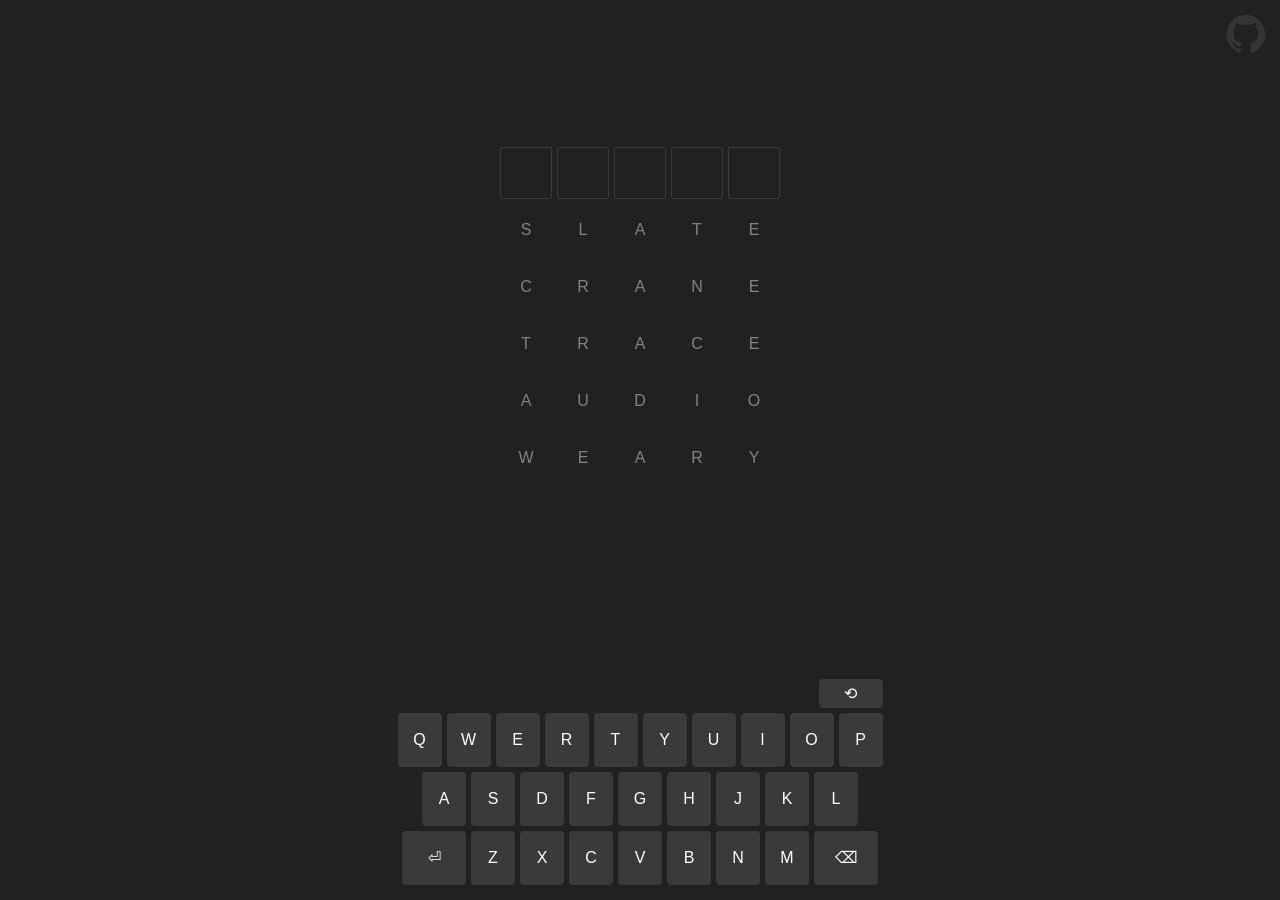
==== commit 64f64db3: "replace loading" ====
--- a/web/index.html
+++ b/web/index.html
@@ -13,41 +13,41 @@
 
 <body>
     <div id="board">
-        <div class="tile empty">l</div>
-        <div class="tile empty">o</div>
-        <div class="tile empty">a</div>
-        <div class="tile empty">d</div>
-        <div class="tile empty">-</div>
+        <div class="tile empty">&nbsp;</div>
+        <div class="tile empty">&nbsp;</div>
+        <div class="tile empty">&nbsp;</div>
+        <div class="tile empty">&nbsp;</div>
+        <div class="tile empty">&nbsp;</div>
 
-        <div class="tile empty">i</div>
-        <div class="tile empty">n</div>
-        <div class="tile empty">g</div>
-        <div class="tile">&nbsp;</div>
-        <div class="tile">&nbsp;</div>
+        <div class="tile hint">s</div>
+        <div class="tile hint">l</div>
+        <div class="tile hint">a</div>
+        <div class="tile hint">t</div>
+        <div class="tile hint">e</div>
 
-        <div class="tile">&nbsp;</div>
-        <div class="tile">&nbsp;</div>
-        <div class="tile">&nbsp;</div>
-        <div class="tile">&nbsp;</div>
-        <div class="tile">&nbsp;</div>
+        <div class="tile hint">c</div>
+        <div class="tile hint">r</div>
+        <div class="tile hint">a</div>
+        <div class="tile hint">n</div>
+        <div class="tile hint">e</div>
 
-        <div class="tile">&nbsp;</div>
-        <div class="tile">&nbsp;</div>
-        <div class="tile">&nbsp;</div>
-        <div class="tile">&nbsp;</div>
-        <div class="tile">&nbsp;</div>
+        <div class="tile hint">t</div>
+        <div class="tile hint">r</div>
+        <div class="tile hint">a</div>
+        <div class="tile hint">c</div>
+        <div class="tile hint">e</div>
 
-        <div class="tile">&nbsp;</div>
-        <div class="tile">&nbsp;</div>
-        <div class="tile">&nbsp;</div>
-        <div class="tile">&nbsp;</div>
-        <div class="tile">&nbsp;</div>
+        <div class="tile hint">a</div>
+        <div class="tile hint">u</div>
+        <div class="tile hint">d</div>
+        <div class="tile hint">i</div>
+        <div class="tile hint">o</div>
 
-        <div class="tile">&nbsp;</div>
-        <div class="tile">&nbsp;</div>
-        <div class="tile">&nbsp;</div>
-        <div class="tile">&nbsp;</div>
-        <div class="tile">&nbsp;</div>
+        <div class="tile hint">w</div>
+        <div class="tile hint">e</div>
+        <div class="tile hint">a</div>
+        <div class="tile hint">r</div>
+        <div class="tile hint">y</div>
     </div>
     <div id="keyboard">
         <div class="key-row pull-right">
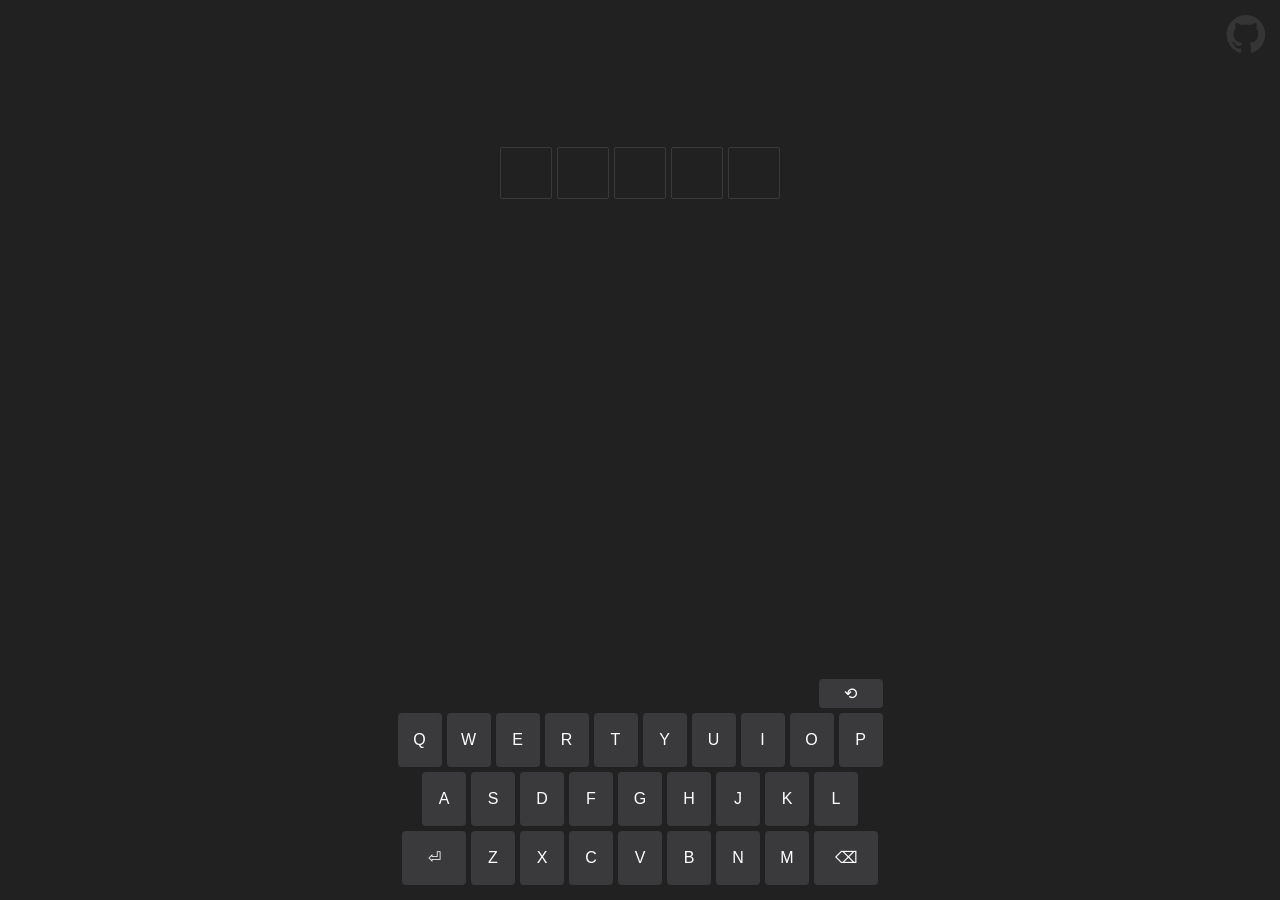
==== commit 8e20ab28: "have hints fade in" ====
--- a/web/index.html
+++ b/web/index.html
@@ -19,35 +19,35 @@
         <div class="tile empty">&nbsp;</div>
         <div class="tile empty">&nbsp;</div>
 
-        <div class="tile hint">s</div>
-        <div class="tile hint">l</div>
-        <div class="tile hint">a</div>
-        <div class="tile hint">t</div>
-        <div class="tile hint">e</div>
+        <div class="tile hint"></div>
+        <div class="tile hint"></div>
+        <div class="tile hint"></div>
+        <div class="tile hint"></div>
+        <div class="tile hint"></div>
 
-        <div class="tile hint">c</div>
-        <div class="tile hint">r</div>
-        <div class="tile hint">a</div>
-        <div class="tile hint">n</div>
-        <div class="tile hint">e</div>
+        <div class="tile hint"></div>
+        <div class="tile hint"></div>
+        <div class="tile hint"></div>
+        <div class="tile hint"></div>
+        <div class="tile hint"></div>
 
-        <div class="tile hint">t</div>
-        <div class="tile hint">r</div>
-        <div class="tile hint">a</div>
-        <div class="tile hint">c</div>
-        <div class="tile hint">e</div>
+        <div class="tile hint"></div>
+        <div class="tile hint"></div>
+        <div class="tile hint"></div>
+        <div class="tile hint"></div>
+        <div class="tile hint"></div>
 
-        <div class="tile hint">a</div>
-        <div class="tile hint">u</div>
-        <div class="tile hint">d</div>
-        <div class="tile hint">i</div>
-        <div class="tile hint">o</div>
+        <div class="tile hint"></div>
+        <div class="tile hint"></div>
+        <div class="tile hint"></div>
+        <div class="tile hint"></div>
+        <div class="tile hint"></div>
 
-        <div class="tile hint">w</div>
-        <div class="tile hint">e</div>
-        <div class="tile hint">a</div>
-        <div class="tile hint">r</div>
-        <div class="tile hint">y</div>
+        <div class="tile hint"></div>
+        <div class="tile hint"></div>
+        <div class="tile hint"></div>
+        <div class="tile hint"></div>
+        <div class="tile hint"></div>
     </div>
     <div id="keyboard">
         <div class="key-row pull-right">
--- a/web/styles.css
+++ b/web/styles.css
@@ -84,13 +84,6 @@
     grid-gap: 5px;
 }
 
-/* #candidates {
-    background: linear-gradient(to bottom, var(--color-tone-2), 70%, var(--color-tone-4));
-    background-clip: text;
-    -webkit-background-clip: text;
-    -webkit-text-fill-color: transparent;
-} */
-
 .tile {
     width: var(--tile-size);
     height: var(--tile-size);
@@ -114,6 +107,11 @@
     font-size: 1rem;
     font-weight: normal;
     color: var(--color-tone-2);
+
+    opacity: 0.0;
+    animation: Appear .4s normal forwards;
+    animation-delay: .5s;
+    animation-iteration-count: 1;
 }
 
 .tile.empty {
